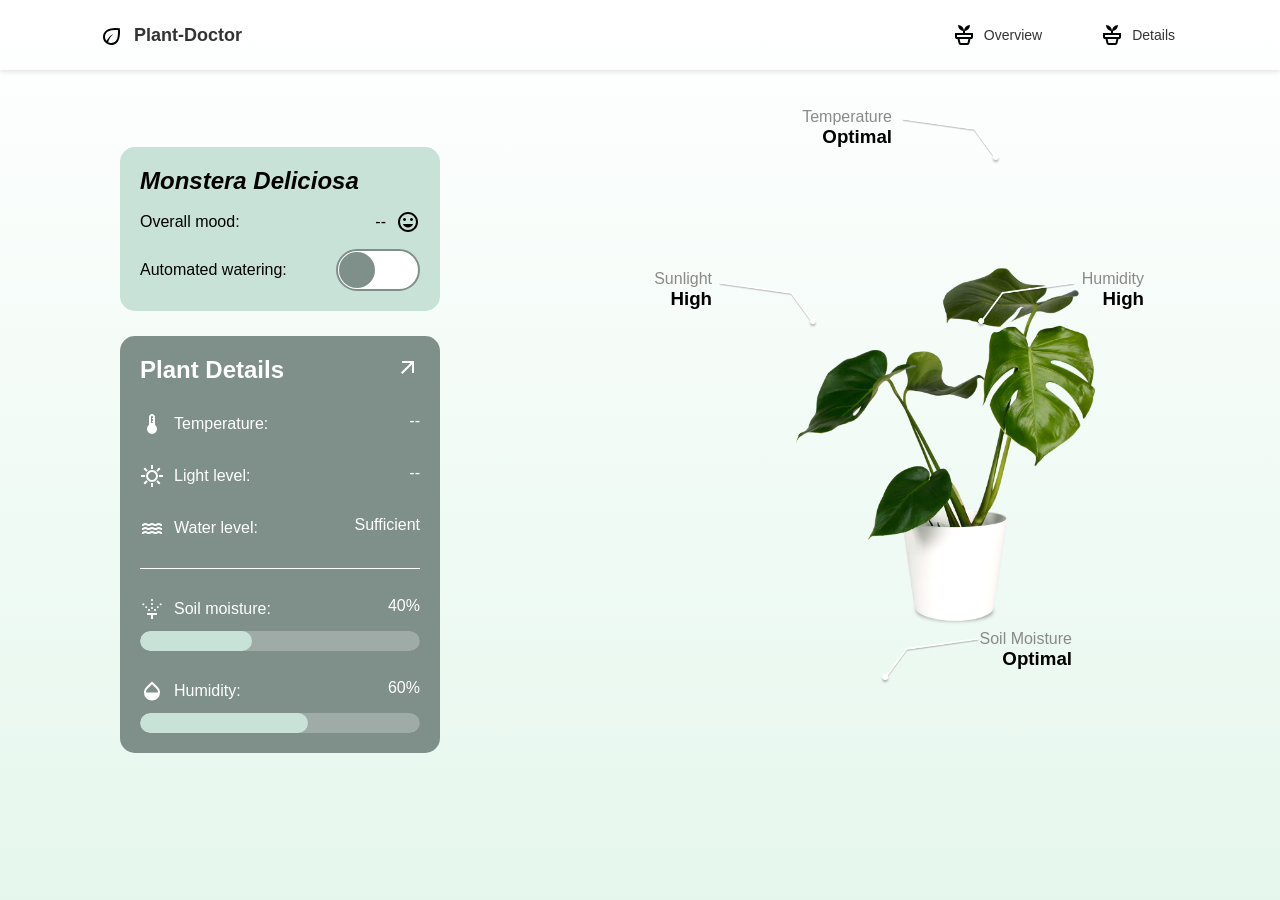
==== public/html/index.html @ 37ed97a9 "rasberry pi" ====
<!DOCTYPE html>
<html lang="en">

<head>
	<meta charset="UTF-8">
	<meta name="viewport" content="width=device-width, initial-scale=1.0">
	<link rel="stylesheet" href="../css/style.css">
	<link rel="stylesheet" href="../css/fonts.css">
	<script src="../js/chart.js"></script>
	<title>Plant Doctor</title>
</head>

<body>
<nav>
			<div class="logo">
				<img src="../assets/img/eco.svg" class="logo" alt="">
				<a href="index.html" class="logoLink">
					Plant-Doctor
				</a>
			</div>
			<div class="navContainer">
				<div class="navItem focused">
					<img src="../assets/img/potted_plant.svg" class="logo" alt="">
					<a href="index.html">Overview</a>
				</div>
				<div class="navItem">
					<img src="../assets/img/potted_plant.svg" class="logo" alt="">
					<a href="index.html">Details</a>
				</div>
			</div>
		</nav>
	<main>
		<section class="overviewContainer">
			<div id="dataOverviewContainer">
				<div class="plantOverview">
					<h2 class="plantName">Monstera Deliciosa</h2>
					<div class="overViewContent">
						<p>Overall mood:</p>
						<div class="iconWithText">
							<p id="moodTitle">--</p>
							<img src="../assets/img/mood.svg" alt="" id="moodPic">
						</div>
					</div>
					<div class="overViewContent">
						<p>Automated watering:</p>
						<div class="toggle">
							<input type="checkbox" id="autoWaterToggle"/>
							<label></label>
						</div>
					</div>
				</div>

				<div class="plantDetails">
					<div class="plantDetailsContainer">
						<div class="plantDetailsItem">
							<div class="iconWithText">
								<h2>Plant Details</h2>
							</div>
							<div>
								<a href="/html/overview.html" class="plantDetailsLink"><img src="../assets/img/arrow_outward.svg" alt="See more"></a>
							</div>
						</div>
						<div class="plantDetailsContainer">
							<div class="plantDetailsItem">
								<div class="iconWithText">
									<img src="../assets/img/thermostat.svg" alt="">
									<p>Temperature:</p>
								</div>
								<div>
									<p id="temperatureValue">--</p>
								</div>
							</div>

							<div class="plantDetailsItem">
								<div class="iconWithText">
									<img src="../assets/img/sunny.svg" alt="">
									<p>Light level:</p>
								</div>
								<div>
									<p id="lightLevelValue">--</p>
								</div>
							</div>

							<div class="plantDetailsItem">
								<div class="iconWithText">
									<img src="../assets/img/water.svg" alt="">
									<p>Water level:</p>
								</div>
								<div>
									<p id="waterLevelValue">Sufficient</p>
								</div>
							</div>
							<hr>
							<div class="progressItem">
								<div class="plantDetailsItem">
									<div class="iconWithText">
										<img src="../assets/img/sprinkler.svg" alt="">
										<p>Soil moisture:</p>
									</div>
									<div>
										<p id="moistureValue">40%</p>
									</div>
								</div>
								<progress id="moistureProgress" value="40" max="100"></progress>
							</div>
							<div class="progressItem">
								<div class="plantDetailsItem">
									<div class="iconWithText">
										<img src="../assets/img/humidity_mid.svg" alt="">
										<p>Humidity:</p>
									</div>
									<div>
										<p id="humidityValue">60%</p>
									</div>
								</div>
								<progress id="humidityProgress" value="60" max="100"></progress>
							</div>
						</div>
					</div>
				</div>
		</section>
		<section class="plant">
			<img src="../assets/img/plant.png" class="plant-image" alt="">
			<div class="plantTemperature plantStatusBlob">
				<p class="plantStatusLabel">Temperature</p>
				<h3 class="platStatusValue" id="statusTemperature" >Optimal</h3>
				<img src="../assets/img/pointer.png" alt="" class="statusPointer">
			</div>
			<div class="plantSunlight plantStatusBlob">
				<p class="plantStatusLabel">Sunlight</p>
				<h3 class="platStatusValue" id="statusLightLevel">High</h3>
				<img src="../assets/img/pointer.png" alt="" class="statusPointer">
			</div>
			<div class="plantHumidity plantStatusBlob">
				<p class="plantStatusLabel">Humidity</p>
				<h3 class="platStatusValue" id="statusHumidity">High</h3>
				<img src="../assets/img/pointer.png" alt="" class="statusPointer">	
			</div>
			<div class="plantSoilMoisture plantStatusBlob">
				<p class="plantStatusLabel">Soil Moisture</p>
				<h3 class="platStatusValue" id="statusMoisture">Optimal</h3>
				<img src="../assets/img/pointer.png" alt="" class="statusPointer">	
			</div>
		</section>
	</main>
	<script src="/socket.io/socket.io.js"></script>
	<script src="../js/mood.js"></script>
	<script src="../js/script.js"></script>
</body>

</html>
---- public/css/style.css ----
:root {
	--light-green: #C8E2D8;
	--dark-green: #7F8F89;
	--gray: #8A8A8A;
}

body {
    background: linear-gradient(
        to top,
        #e5f7ed 0%,
        #ffffff 100%
    );
}

main {
padding: 0 100px;
}

.plantName {
	font-style: italic;
}


.plantStatusLabel {
	font-weight: 500;
	color: var(--gray);
}

.plantStatusValue {
	font-size: 18px;
	font-weight: 700;
	color: var(--dark-green);
}

hr {
	border: none;
	border-top: 1px solid #FFFFFF;
}

* {
	box-sizing: border-box;
	margin: 0;
	padding: 0;
	font-family: "Inter_self", sans-serif, "Trebuchet MS", Helvetica, Arial, sans-serif;
}

nav {
	display: flex;
	flex-wrap: wrap;
	align-items: center;
	box-shadow: 0 2px 4px rgba(0, 0, 0, 0.1);
	padding: 0 100px;
	height: 70px;
	background-size: cover;
	position: fixed;
	width: 100%;
}

nav a {
	color: #333;
	text-decoration: none;
	font-size: 14px;
}

.navItem {
	display: flex;
	align-items: center;
	gap: 8px;
	border-radius: 15px;
	justify-content: space-between;
	padding: 5px;
}

.navItem focused {
	background-color: #000000;
}

.navItem img {
	width: 24px;
	height: auto;
}

.logo {
	height: auto;
	display: flex;
	width: 200px;
	align-items: center;
	width: 50%;
}

.logo img {
	width: 24px;
	height: auto;
}

.logo a {
	text-decoration: none;
	font-size: 18px;
	font-weight: bold;
	margin-left: 10px;
}

.navContainer {
	display: flex;
	justify-content: flex-end;
	align-items: center;
	gap: 48px;
	width: 50%;
}

main {
	grid-template-columns: 1fr 2fr;
	display: grid;
	height: 100vh;
}

.overviewContainer {
	grid-column: span(1);
	display: flex;
	flex-direction: column;
	justify-content: center;
}

.plantOverview {
	display: flex;
	flex-direction: column;
	justify-content: space-around;
	padding: 20px;
	background-color: var(--light-green);
	border-radius: 15px;
	gap: 15px;
}

.plantDetails {
	display: flex;
	color: white;
	flex-direction: column;
	justify-content: space-around;
	padding: 20px;
	border-radius: 15px;
	gap: 15px;
	margin-top: 25px;
	background-color: var(--dark-green);
}

.plantDetailsLink {
	color: #ffffff;
	text-decoration: none;
	font-weight: 500;
}


.plantDetailsLink:hover {
	text-decoration: underline;
}

/* Toggle Switch Styles */

.toggle {
  position: relative;
  box-sizing: border-box;
}
.toggle input[type="checkbox"] {
  position: absolute;
  left: 0;
  top: 0;
  z-index: 10;
  width: 100%;
  height: 100%;
  cursor: pointer;
  opacity: 0;
}
.toggle label {
  position: relative;
  display: flex;
  align-items: center;
  box-sizing: border-box;
}
.toggle label:before {
  content: '';
  width: 84px;
  height: 42px;
  position: relative;
  display: inline-block;
  background: #FFF;
  border-radius: 46px;
  border: 2px solid var(--dark-green);
  box-sizing: border-box;
  transition: 0.2s ease-in;
}
.toggle label:after {
  content: '';
  position: absolute;
  width: 36px;
  height: 36px;
  border-radius: 50%;
  left: 3px;
  top: 3px;
  z-index: 2;
  background: var(--dark-green);
  box-sizing: border-box;
  transition: 0.2s ease-in;
}
.toggle input[type="checkbox"]:checked + label:before {
  background: var(--dark-green);
}
.toggle input[type="checkbox"]:checked + label:after {
  left: 44px;
  background: #FFF;
}

/* Plant details */ 
.plantDetailsItem {
	display: flex;
	justify-content: space-between;
}

.plantDetailsContainer {
	display: flex;
	flex-direction: column;
	gap: 28px;
}

.overviewContainer {
	display: flex;
	flex-direction: column;
	padding: 100px 20px;
}

.overViewContent {
	display: flex;
	justify-content: space-between;
	align-items: center;
}

.iconWithText {
	display: flex;
	align-items: center;
	gap: 10px;
}

.plant {
	grid-column: span(1);
	display: flex;
	flex-direction: column;
	justify-content: center;
}



.progressItem {
	display: flex;
	flex-direction: column;
	gap: 10px;
}

progress {
	width: 100%;
	height: 20px;
	border-radius: 20px;
	overflow: hidden;
}

progress::-webkit-progress-bar {
	background-color: #ffffff3f;
	border-radius: 15px;
}

progress::-webkit-progress-value {
	background-color: var(--light-green);
	border-radius: 15px;
}

.plant {
	display: flex;
	flex-direction: column;
	padding-left: 300px;
	position: relative;
}

.plant-image {
	object-fit: cover;
	width: 90%;
	height: auto;
	display: block;
}

.plantStatusBlob {
	position: absolute;
	display: flex;
	flex-direction: column;
	position: absolute;
	align-items: flex-end;
}

.plantTemperature {
	top: 12%;
	right: 40%;
}

.plantTemperature img{
	transform: scaleX(-1);
	left: 110%;
	top: 25%;
}

.plantSunlight {
	top: 30%;
	right: 65%;
}

.plantSunlight img{
	transform: scaleX(-1);
	left: 110%;
	top: 30%;
}

.plantSoilMoisture {
	top: 70%;
	right: 15%;
}

.plantSoilMoisture img{
	right: 100%;
	top: 20%;
}

.plantHumidity {
	top: 30%;
	right: 5%;
}


.plantHumidity img {
	right: 110%;
	top: 30%;
}

.statusPointer{
	width: 100px;
	height: auto;
	position: absolute;
}
---- public/css/fonts.css ----
@font-face {
  font-family: "Inter_self";
  src: url("../assets/fonts/Inter-VariableFont_opsz_wght.ttf") format("truetype");
  font-weight: 100 900;
  font-style: normal;
}
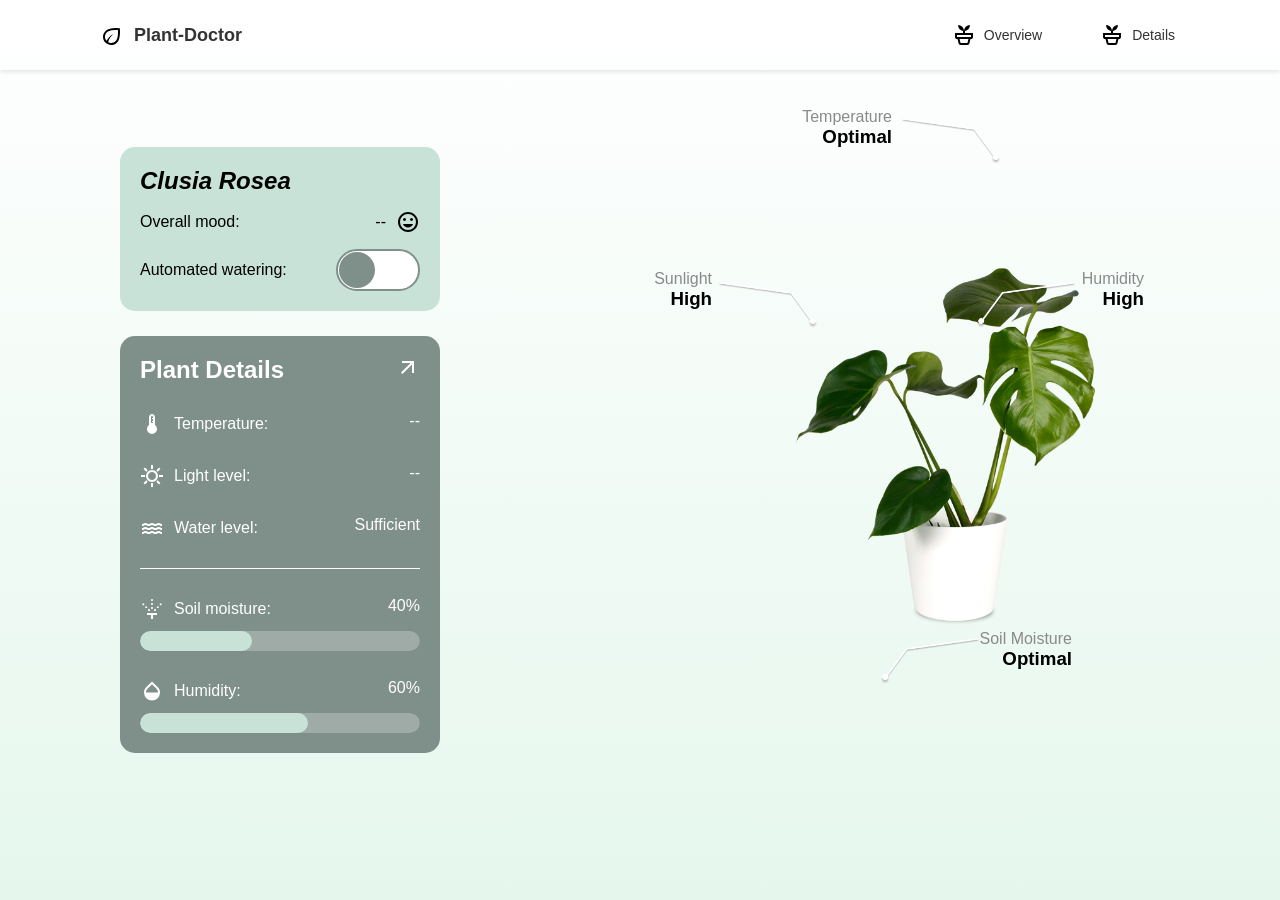
==== commit f19932a2: "Clusia Rosea" ====
--- a/public/html/index.html
+++ b/public/html/index.html
@@ -33,7 +33,7 @@
 		<section class="overviewContainer">
 			<div id="dataOverviewContainer">
 				<div class="plantOverview">
-					<h2 class="plantName">Monstera Deliciosa</h2>
+					<h2 class="plantName">Clusia Rosea</h2>
 					<div class="overViewContent">
 						<p>Overall mood:</p>
 						<div class="iconWithText">
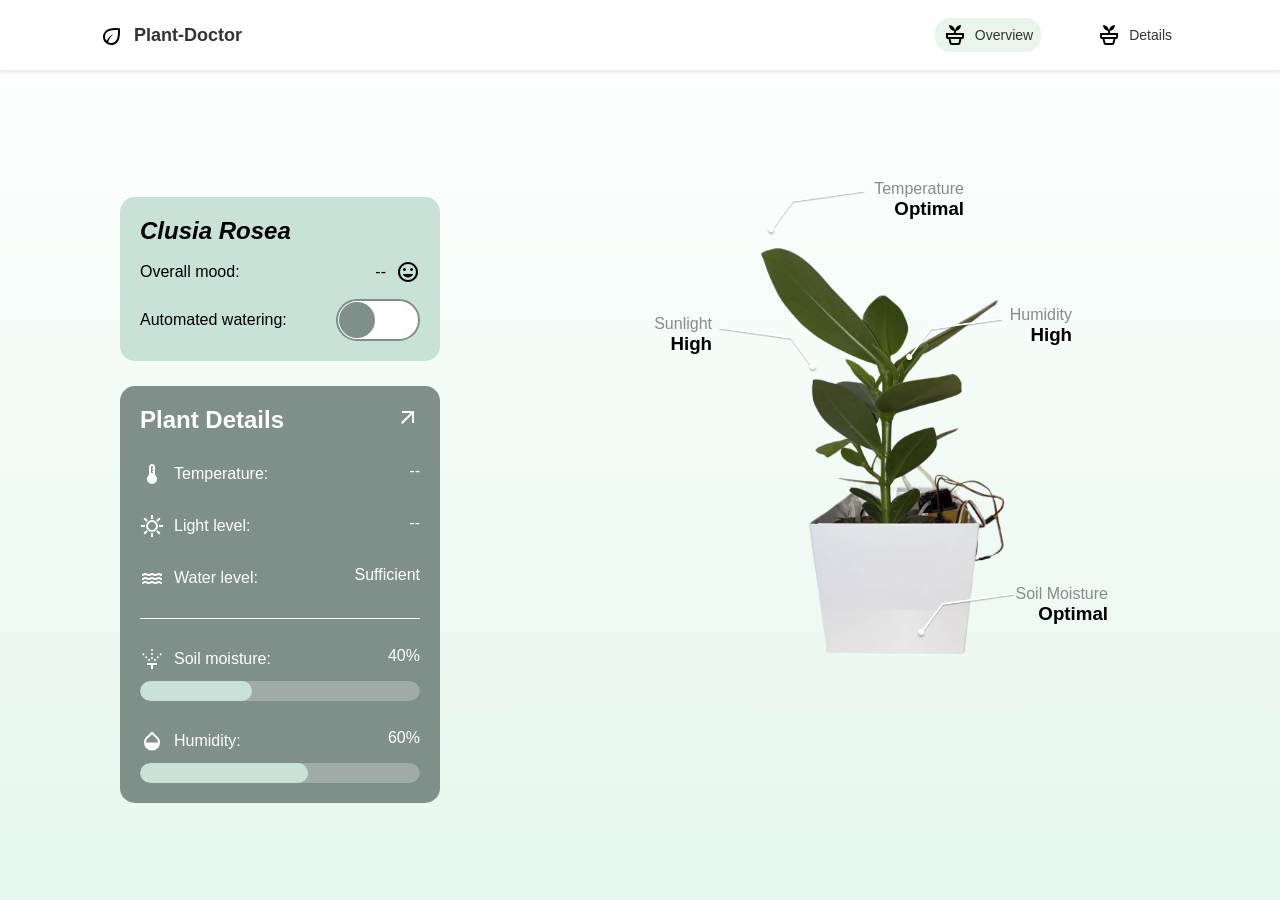
==== commit 975b07c4: "chore: update code structure for better readability and maintainability" ====
--- a/public/html/index.html
+++ b/public/html/index.html
@@ -11,24 +11,24 @@
 </head>
 
 <body>
-<nav>
-			<div class="logo">
-				<img src="../assets/img/eco.svg" class="logo" alt="">
-				<a href="index.html" class="logoLink">
-					Plant-Doctor
-				</a>
-			</div>
-			<div class="navContainer">
-				<div class="navItem focused">
-					<img src="../assets/img/potted_plant.svg" class="logo" alt="">
-					<a href="index.html">Overview</a>
-				</div>
-				<div class="navItem">
-					<img src="../assets/img/potted_plant.svg" class="logo" alt="">
-					<a href="index.html">Details</a>
-				</div>
-			</div>
-		</nav>
+	<nav>
+		<div class="logo">
+			<img src="../assets/img/eco.svg" class="logo" alt="">
+			<a href="index.html" class="logoLink">
+				Plant-Doctor
+			</a>
+		</div>
+		<div class="navContainer">
+			<a href="index.html" class="navItem focused">
+				<img src="../assets/img/potted_plant.svg" class="logo" alt="">
+				<p>Overview</p>
+			</a>
+			<a href="overview.html" class="navItem">
+				<img src="../assets/img/potted_plant.svg" class="logo" alt="">
+				<p>Details</p>
+			</a>
+		</div>
+	</nav>
 	<main>
 		<section class="overviewContainer">
 			<div id="dataOverviewContainer">
@@ -44,7 +44,7 @@
 					<div class="overViewContent">
 						<p>Automated watering:</p>
 						<div class="toggle">
-							<input type="checkbox" id="autoWaterToggle"/>
+							<input type="checkbox" id="autoWaterToggle" />
 							<label></label>
 						</div>
 					</div>
@@ -57,7 +57,8 @@
 								<h2>Plant Details</h2>
 							</div>
 							<div>
-								<a href="/html/overview.html" class="plantDetailsLink"><img src="../assets/img/arrow_outward.svg" alt="See more"></a>
+								<a href="/html/overview.html" class="plantDetailsLink"><img
+										src="../assets/img/arrow_outward.svg" alt="See more"></a>
 							</div>
 						</div>
 						<div class="plantDetailsContainer">
@@ -120,10 +121,10 @@
 				</div>
 		</section>
 		<section class="plant">
-			<img src="../assets/img/plant.png" class="plant-image" alt="">
+			<img src="../assets/img/front1.png" class="plant-image" alt="">
 			<div class="plantTemperature plantStatusBlob">
 				<p class="plantStatusLabel">Temperature</p>
-				<h3 class="platStatusValue" id="statusTemperature" >Optimal</h3>
+				<h3 class="platStatusValue" id="statusTemperature">Optimal</h3>
 				<img src="../assets/img/pointer.png" alt="" class="statusPointer">
 			</div>
 			<div class="plantSunlight plantStatusBlob">
@@ -134,12 +135,12 @@
 			<div class="plantHumidity plantStatusBlob">
 				<p class="plantStatusLabel">Humidity</p>
 				<h3 class="platStatusValue" id="statusHumidity">High</h3>
-				<img src="../assets/img/pointer.png" alt="" class="statusPointer">	
+				<img src="../assets/img/pointer.png" alt="" class="statusPointer">
 			</div>
 			<div class="plantSoilMoisture plantStatusBlob">
 				<p class="plantStatusLabel">Soil Moisture</p>
 				<h3 class="platStatusValue" id="statusMoisture">Optimal</h3>
-				<img src="../assets/img/pointer.png" alt="" class="statusPointer">	
+				<img src="../assets/img/pointer.png" alt="" class="statusPointer">
 			</div>
 		</section>
 	</main>
@@ -148,4 +149,4 @@
 	<script src="../js/script.js"></script>
 </body>
 
-</html>
+</html>
--- a/public/css/style.css
+++ b/public/css/style.css
@@ -46,6 +46,7 @@
 }
 
 nav {
+	background-color: white;
 	display: flex;
 	flex-wrap: wrap;
 	align-items: center;
@@ -55,6 +56,7 @@
 	background-size: cover;
 	position: fixed;
 	width: 100%;
+	z-index: 1000;
 }
 
 nav a {
@@ -69,11 +71,11 @@
 	gap: 8px;
 	border-radius: 15px;
 	justify-content: space-between;
-	padding: 5px;
-}
-
-.navItem focused {
-	background-color: #000000;
+	padding: 5px 8px;
+}
+
+.focused {
+	background-color: #bde1bc58;
 }
 
 .navItem img {
@@ -225,7 +227,7 @@
 .overviewContainer {
 	display: flex;
 	flex-direction: column;
-	padding: 100px 20px;
+	padding: 100px 20px 0 20px;
 }
 
 .overViewContent {
@@ -281,7 +283,7 @@
 
 .plant-image {
 	object-fit: cover;
-	width: 90%;
+	width: 60%;
 	height: auto;
 	display: block;
 }
@@ -295,18 +297,17 @@
 }
 
 .plantTemperature {
-	top: 12%;
-	right: 40%;
+	top: 20%;
+	right: 30%;
 }
 
 .plantTemperature img{
-	transform: scaleX(-1);
-	left: 110%;
+	left: -120%;
 	top: 25%;
 }
 
 .plantSunlight {
-	top: 30%;
+	top: 35%;
 	right: 65%;
 }
 
@@ -317,8 +318,8 @@
 }
 
 .plantSoilMoisture {
-	top: 70%;
-	right: 15%;
+	top: 65%;
+	right: 10%;
 }
 
 .plantSoilMoisture img{
@@ -327,8 +328,8 @@
 }
 
 .plantHumidity {
-	top: 30%;
-	right: 5%;
+	top: 34%;
+	right: 15%;
 }
 
 
